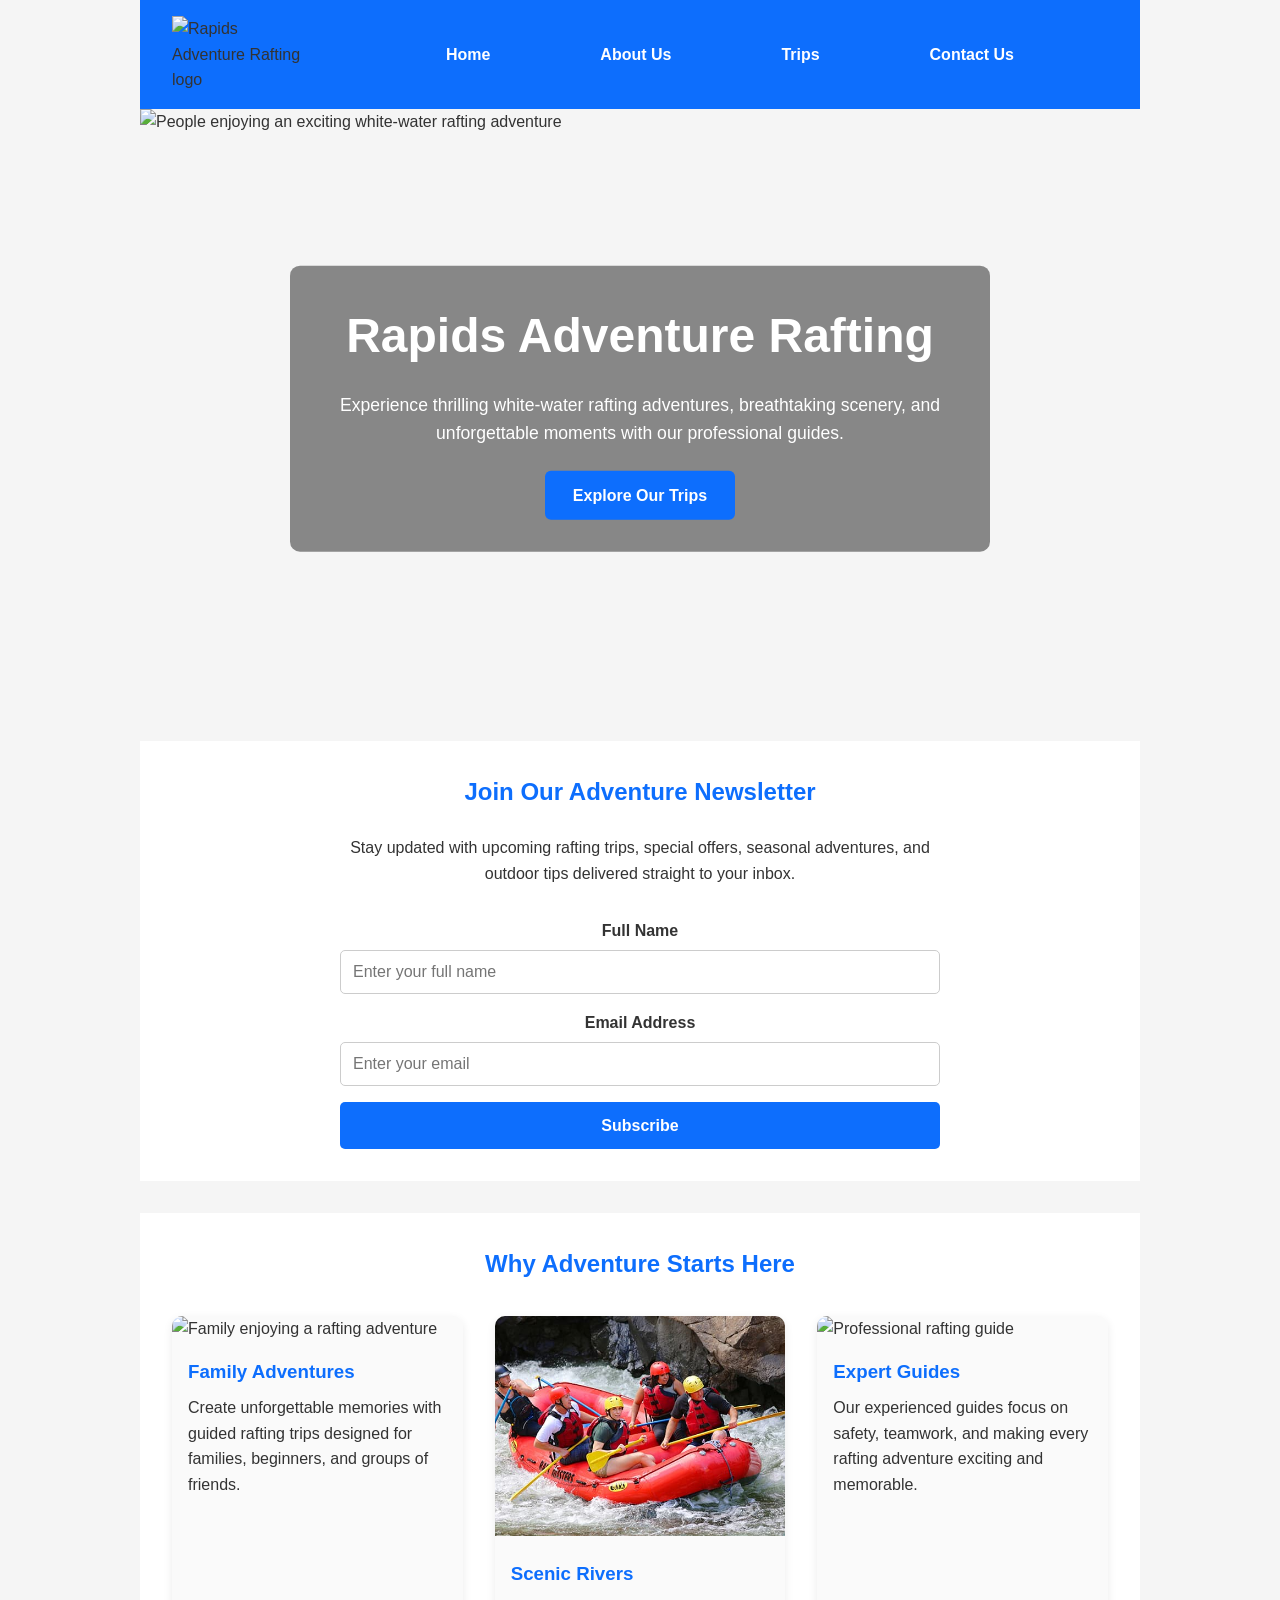
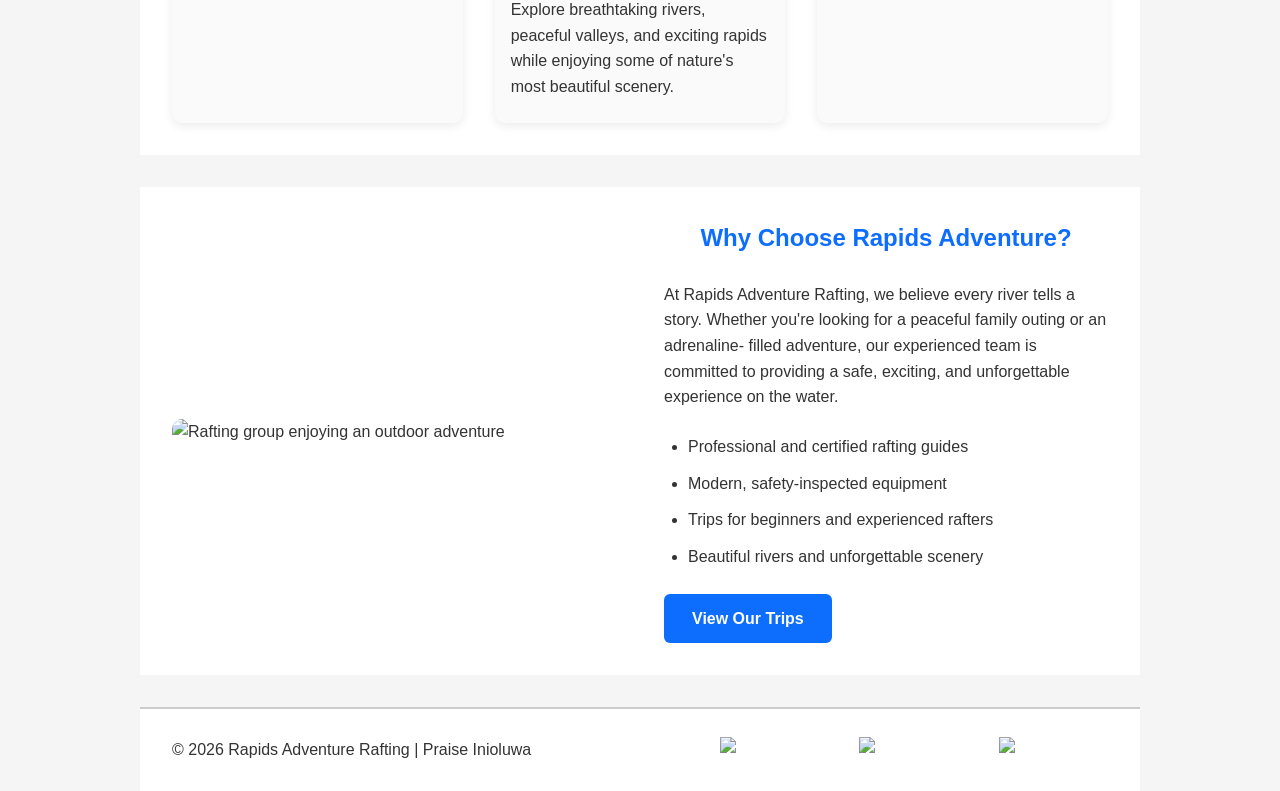
==== wwr/index.html @ a5132fe0 "feat: add contact us page with form, map and employee profiles - Create contact.html from about.html" ====
<!DOCTYPE html>
<html lang="en">

<head>
    <meta charset="UTF-8">
    <meta name="viewport" content="width=device-width, initial-scale=1.0">
    <meta name="description"
      content="Experience unforgettable white-water rafting adventures with Rapids Adventure Rafting. Explore our trips, sign up for our newsletter, and start your next adventure.">
    <meta name="author" content="Praise Inioluwa">

    <title>Home | Rapids Adventure Rafting</title>

    <link rel="stylesheet" href="styles/rafting.css">
</head>

<body>

    <header>
        <img src="images/logo.jpg" alt="Rapids Adventure Rafting logo">

        <nav>
            <a href="index.html">Home</a>
            <a href="about.html">About Us</a>
            <a href="trips.html">Trips</a>
            <a href="contact.html">Contact Us</a>
        </nav>
    </header>

    <main>

        <section class="home-hero">

            <img src="images/hero_exciting_rapids.png"
              alt="People enjoying an exciting white-water rafting adventure">

            <div class="home-hero-content">

                <h1>Rapids Adventure Rafting</h1>

                <p>
                    Experience thrilling white-water rafting adventures,
                    breathtaking scenery, and unforgettable moments with
                    our professional guides.
                </p>

                <a href="trips.html" class="btn">
                    Explore Our Trips
                </a>

            </div>

        </section>

        <section class="newsletter">

            <div class="newsletter-content">

                <h2>Join Our Adventure Newsletter</h2>

                <p>
                    Stay updated with upcoming rafting trips, special offers,
                    seasonal adventures, and outdoor tips delivered straight to
                    your inbox.
                </p>

                <form id="newsletterForm">

                    <div class="form-group">
                        <label for="name">Full Name</label>
                        <input type="text" id="name" name="name" placeholder="Enter your full name"
                          required>
                    </div>

                    <div class="form-group">
                        <label for="email">Email Address</label>
                        <input type="email" id="email" name="email" placeholder="Enter your email"
                          required>
                    </div>

                    <button type="submit">
                        Subscribe
                    </button>

                </form>

            </div>

        </section>

        <section class="features">

            <h2>Why Adventure Starts Here</h2>

            <div class="features-grid">

                <article class="feature-card">

                    <img src="images/hero_family_fun.jpg" alt="Family enjoying a rafting adventure">

                    <h3>Family Adventures</h3>

                    <p>
                        Create unforgettable memories with guided rafting trips
                        designed for families, beginners, and groups of friends.
                    </p>

                </article>

                <article class="feature-card">

                    <img src="images/history.jpg" alt="Beautiful river surrounded by nature">

                    <h3>Scenic Rivers</h3>

                    <p>
                        Explore breathtaking rivers, peaceful valleys, and exciting
                        rapids while enjoying some of nature's most beautiful scenery.
                    </p>

                </article>

                <article class="feature-card">

                    <img src="images/employee.png" alt="Professional rafting guide">

                    <h3>Expert Guides</h3>

                    <p>
                        Our experienced guides focus on safety, teamwork, and making
                        every rafting adventure exciting and memorable.
                    </p>

                </article>

            </div>

        </section>

        <section class="why-choose">

            <div class="why-choose-image">

                <img src="images/hero_outdoor_adventure.png"
                  alt="Rafting group enjoying an outdoor adventure">

            </div>

            <div class="why-choose-content">

                <h2>Why Choose Rapids Adventure?</h2>

                <p>
                    At Rapids Adventure Rafting, we believe every river tells a story.
                    Whether you're looking for a peaceful family outing or an adrenaline-
                    filled adventure, our experienced team is committed to providing a
                    safe, exciting, and unforgettable experience on the water.
                </p>

                <ul>
                    <li>Professional and certified rafting guides</li>
                    <li>Modern, safety-inspected equipment</li>
                    <li>Trips for beginners and experienced rafters</li>
                    <li>Beautiful rivers and unforgettable scenery</li>
                </ul>

                <a href="trips.html" class="btn">
                    View Our Trips
                </a>

            </div>

        </section>

    </main>

    <footer>
        <p>&copy; 2026 Rapids Adventure Rafting | Praise Inioluwa</p>

        <nav class="socialmedia">
            <a href="https://facebook.com" target="_blank" rel="noopener noreferrer">
                <img src="images/facebook.png" alt="Facebook">
            </a>

            <a href="https://instagram.com" target="_blank" rel="noopener noreferrer">
                <img src="images/instagram.png" alt="Instagram">
            </a>

            <a href="https://x.com" target="_blank" rel="noopener noreferrer">
                <img src="images/twitter.png" alt="X (Twitter)">
            </a>
        </nav>
    </footer>

    <div id="newsletterOverlay" class="overlay hidden">

        <div class="overlay-box">

            <h2>✓ Subscription Successful</h2>

            <p>
                Thanks for subscribing to the
                Rapids Adventure Rafting newsletter.
            </p>

        </div>

    </div>

    <script src="scripts/newsletter.js"></script>

</body>

</html>
---- wwr/styles/rafting.css ----
/* ==========================================
   GLOBAL STYLES
========================================== */

:root {
    --primary-color: #0d6efd;
    --secondary-color: #f5f5f5;
    --text-color: #333333;
    --white: #ffffff;
    --border-color: #cccccc;
    --overlay-dark: rgba(0, 0, 0, 0.55);
    --overlay-light: rgba(255, 255, 255, 0.88);
}

*,
*::before,
*::after {
    margin: 0;
    padding: 0;
    box-sizing: border-box;
}

body {
    font-family: Arial, Helvetica, sans-serif;
    color: var(--text-color);
    background-color: var(--secondary-color);
    line-height: 1.6;
}

header,
main,
footer {
    width: 100%;
    max-width: 1000px;
    margin: 0 auto;
}

header {
    display: grid;
    grid-template-columns: 180px 1fr;
    align-items: center;
    padding: 1rem 2rem;
    background-color: var(--primary-color);
}

header img {
    width: 130px;
}

nav {
    display: flex;
    justify-content: space-evenly;
    align-items: center;
}

nav a {
    color: var(--white);
    text-decoration: none;
    font-weight: bold;
    padding: .75rem 1rem;
}

nav a:hover {
    background-color: rgba(255, 255, 255, .2);
    border-radius: 5px;
}

/* ==========================================
   ABOUT PAGE
========================================== */

.about-hero {
    position: relative;
    margin-bottom: 2rem;
}

.about-hero > img {
    display: block;
    width: 100%;
    height: auto;
}

.about-hero h1 {
    position: absolute;
    top: 25px;
    left: 0;
    right: 0;

    text-align: center;
    color: var(--white);
    background-color: var(--overlay-dark);

    padding: 1rem;
    font-size: 2.2rem;
}

.about-hero .hero-message {
    position: absolute;
    bottom: 25px;
    left: 30px;
    right: 30px;
    background-color: var(--overlay-light);
    padding: 1rem;
}

.about-hero .hero-message img {
    float: right;
    width: 170px;
    margin-left: 1rem;
}

.about-history,
.about-adventures {
    padding: 2rem;
    background-color: var(--white);
    margin-bottom: 2rem;
}

.about-history h2,
.about-adventures h2,
.newsletter h2,
.features h2,
.why-choose h2,
.employee-section h2 {
    text-align: center;
    color: var(--primary-color);
    margin-bottom: 1.5rem;
}

.about-history-content {
    display: grid;
    grid-template-columns: 1fr auto 1fr;
    align-items: center;
    gap: 1.5rem;
}

.about-history-content img {
    width: 220px;
    border-radius: 8px;
}

.about-adventure-gallery {
    display: flex;
    justify-content: space-between;
    gap: 1rem;
}

.about-adventure-gallery figure {
    flex: 1;
    text-align: center;
}

.about-adventure-gallery img {
    width: 100%;
    height: 150px;
    object-fit: cover;
    border-radius: 8px;
}

figcaption {
    margin-top: .5rem;
    font-weight: bold;
}

footer {
    display: flex;
    justify-content: space-between;
    align-items: center;
    padding: 1rem 2rem;
    background-color: var(--white);
    border-top: 2px solid var(--border-color);
}

.socialmedia {
    display: flex;
    gap: 1rem;
}

.socialmedia a {
    text-decoration: none;
}

.socialmedia img {
    width: 35px;
    height: 35px;
}

/* ---------------- CONTACT PAGE ---------------- */
.contact-header {
    text-align: center;
}

.contact-header h1 {
    color: var(--primary-color);
    margin-bottom: 1rem;
    font-size: 2rem;
}

.contact-header address {
    font-style: normal;
    line-height: 1.8;
}

.contact-header address a {
    color: var(--primary-color);
    text-decoration: none;
}

.contact-content {
    display: grid;
    grid-template-columns: 1fr 1fr;
    gap: 2rem;
}

.map-container iframe {
    width: 100%;
    height: 400px;
    border: none;
    border-radius: 8px;
}

.form-group {
    display: flex;
    flex-direction: column;
    margin-bottom: 1rem;
}

.form-group label {
    font-weight: bold;
    margin-bottom: .4rem;
}

.form-group input,
.form-group textarea {
    padding: .75rem;
    border: 1px solid var(--border-color);
    border-radius: 5px;
    font-size: 1rem;
    font-family: inherit;
}

fieldset {
    margin: 1rem 0;
    padding: 1rem;
    border: 1px solid var(--border-color);
    border-radius: 5px;
}

fieldset legend {
    font-weight: bold;
    padding: 0 0.5rem;
    color: var(--primary-color);
}

.radio-group {
    display: flex;
    align-items: center;
    gap: .5rem;
    margin-bottom: .6rem;
}

.radio-group label {
    margin-bottom: 0;
    font-weight: normal;
}

.checkbox {
    display: flex;
    align-items: center;
    gap: 0.5rem;
    margin: 1rem 0;
}

.contact-header,
.contact-content,
.employee-section {
    padding: 2rem;
    background-color: var(--white);
    margin-bottom: 2rem;
}

button {
    background-color: var(--primary-color);
    color: var(--white);
    border: none;
    padding: .9rem 1.5rem;
    border-radius: 5px;
    cursor: pointer;
    font-size: 1rem;
    font-weight: bold;
    width: 100%;
}

button:hover {
    background-color: #0a58ca;
}

.employee-section {
    text-align: center;
}

.employee-section .employees {
    display: flex;
    justify-content: space-around;
    gap: 2rem;
    flex-wrap: wrap;
}

.employee-section figure {
    width: 220px;
}

.employee-section img {
    width: 100%;
    height: 220px;
    object-fit: cover;
    border-radius: 8px;
}

/* ==========================================
   HOME PAGE
========================================== */

/* Hero */

.home-hero {
    position: relative;
    margin-bottom: 2rem;
}

.home-hero img {
    width: 100%;
    height: 600px;
    object-fit: cover;
    display: block;
}

.home-hero-content {

    position: absolute;

    top: 50%;

    left: 50%;

    transform: translate(-50%, -50%);

    text-align: center;

    color: var(--white);

    background: rgba(0, 0, 0, .45);

    padding: 2rem;

    border-radius: 10px;

    max-width: 700px;

    width: 90%;

}

.home-hero-content h1 {

    font-size: 3rem;

    margin-bottom: 1rem;

}

.home-hero-content p {

    font-size: 1.1rem;

    margin-bottom: 1.5rem;

}

.btn {

    display: inline-block;

    background: var(--primary-color);

    color: white;

    padding: 12px 28px;

    text-decoration: none;

    border-radius: 6px;

    font-weight: bold;

    transition: .3s;

}

.btn:hover {

    opacity: .9;

}

/* Newsletter */

.newsletter {
    background: white;
    text-align: center;
    padding: 2rem;
    margin-bottom: 2rem;
}

.newsletter-content {

    max-width: 600px;

    margin: auto;

}

.newsletter form {

    margin-top: 2rem;

}

.newsletter button {

    width: 100%;

}

/* Features */

.features {
    padding: 2rem;
    background: var(--white);
    margin-bottom: 2rem;
}

.features h2 {

    margin-bottom: 2rem;

}

.features-grid {

    display: grid;

    grid-template-columns: repeat(3, 1fr);

    gap: 2rem;

}

.feature-card {

    background: #fafafa;

    border-radius: 10px;

    overflow: hidden;

    box-shadow: 0 3px 10px rgba(0, 0, 0, .08);

}

.feature-card img {

    width: 100%;

    height: 220px;

    object-fit: cover;

}

.feature-card h3 {

    padding: 1rem 1rem .5rem;

    color: var(--primary-color);

}

.feature-card p {

    padding: 0 1rem 1.5rem;

}

/* Why Choose */

.why-choose {
    display: grid;
    grid-template-columns: 1fr 1fr;
    gap: 3rem;
    align-items: center;

    padding: 2rem;
    background: var(--white);
    margin-bottom: 2rem;
}

.why-choose img {

    width: 100%;

    border-radius: 10px;

}

.why-choose ul {

    margin: 1.5rem 0;

    padding-left: 1.5rem;

}

.why-choose li {

    margin-bottom: .7rem;

}

/* ==========================================
   TRIPS PAGE
========================================== */

/* Hero */

.trips-hero {
    padding: 2rem;
    background-color: var(--white);
    margin-bottom: 2rem;
    text-align: center;
}

.trips-hero h1 {
    color: var(--primary-color);
    margin-bottom: 1rem;
}

.trips-hero p {
    max-width: 700px;
    margin: 0 auto;
}

/* Call To Action */

.trips-cta {
    padding: 2rem;
    background-color: var(--white);
    margin-bottom: 2rem;
    text-align: center;
}

.trips-cta h2 {
    color: var(--primary-color);
    margin-bottom: 1rem;
}

.trips-cta p {
    max-width: 700px;
    margin: 0 auto 1.5rem;
}

/* Trip Cards */

.trips-grid {
    display: grid;
    grid-template-columns: repeat(3, 1fr);
    gap: 2rem;
    padding: 2rem;
    background-color: var(--white);
    margin-bottom: 2rem;
}

.trips-grid h2 {
    grid-column: 1 / -1;
    text-align: center;
    color: var(--primary-color);
    margin-bottom: 0.5rem;
}

.trip-card {
    background: #fafafa;
    border-radius: 10px;
    overflow: hidden;
    box-shadow: 0 3px 10px rgba(0, 0, 0, .08);
}

.trip-card img {
    width: 100%;
    height: 220px;
    object-fit: cover;
}

.trip-content {
    padding: 1.5rem;
}

.trip-content h3 {
    color: var(--primary-color);
    margin-bottom: 1rem;
}

.trip-content p {
    margin-bottom: 1rem;
}

.trip-content ul {
    padding-left: 1.25rem;
}

.trip-content li {
    margin-bottom: .5rem;
}

/* Trips Table */

.trips-table-section {
    padding: 2rem;
    background-color: var(--white);
    margin-bottom: 2rem;
}

.trips-table-section h2 {
    text-align: center;
    color: var(--primary-color);
    margin-bottom: 2rem;
}

.trips-table {
    width: 100%;
    border-collapse: collapse;
}

.trips-table th,
.trips-table td {
    border: 1px solid var(--border-color);
    padding: .9rem;
    text-align: center;
}

.trips-table th {
    background-color: var(--primary-color);
    color: var(--white);
}

.trips-table tbody tr:nth-child(even) {
    background-color: #f8f9fa;
}

/* ==========================================
   SUCCESS OVERLAY
========================================== */

.overlay {

    position: fixed;

    inset: 0;

    background: rgba(0, 0, 0, .65);

    display: flex;

    justify-content: center;

    align-items: center;

    z-index: 9999;

}

.hidden {

    display: none;

}

.overlay-box {

    width: 90%;

    max-width: 550px;

    background: white;

    padding: 40px;

    border-radius: 12px;

    text-align: center;

    box-shadow: 0 10px 30px rgba(0, 0, 0, .3);

    animation: popup .35s ease;

}

.overlay-box h2 {

    color: #0d6efd;

    margin-bottom: 20px;

}

.overlay-box p {

    margin-bottom: 15px;

}

#countdown {

    font-weight: bold;

    color: #d9534f;

}

@keyframes popup {

    from {

        transform: scale(.8);

        opacity: 0;

    }

    to {

        transform: scale(1);

        opacity: 1;

    }

}

/* Responsive */

@media(max-width:768px) {

    header {

        grid-template-columns: 1fr;

        text-align: center;

        gap: 1rem;

    }

    nav {

        flex-wrap: wrap;

        gap: .5rem;

    }

    .home-hero-content h1 {

        font-size: 2rem;

    }

    .features-grid {

        grid-template-columns: 1fr;

    }

    .why-choose {

        grid-template-columns: 1fr;

    }

    .contact-content {

        grid-template-columns: 1fr;

    }

    .trips-grid {
        grid-template-columns: 1fr;
    }

    .trips-table {
        font-size: .9rem;
    }

}
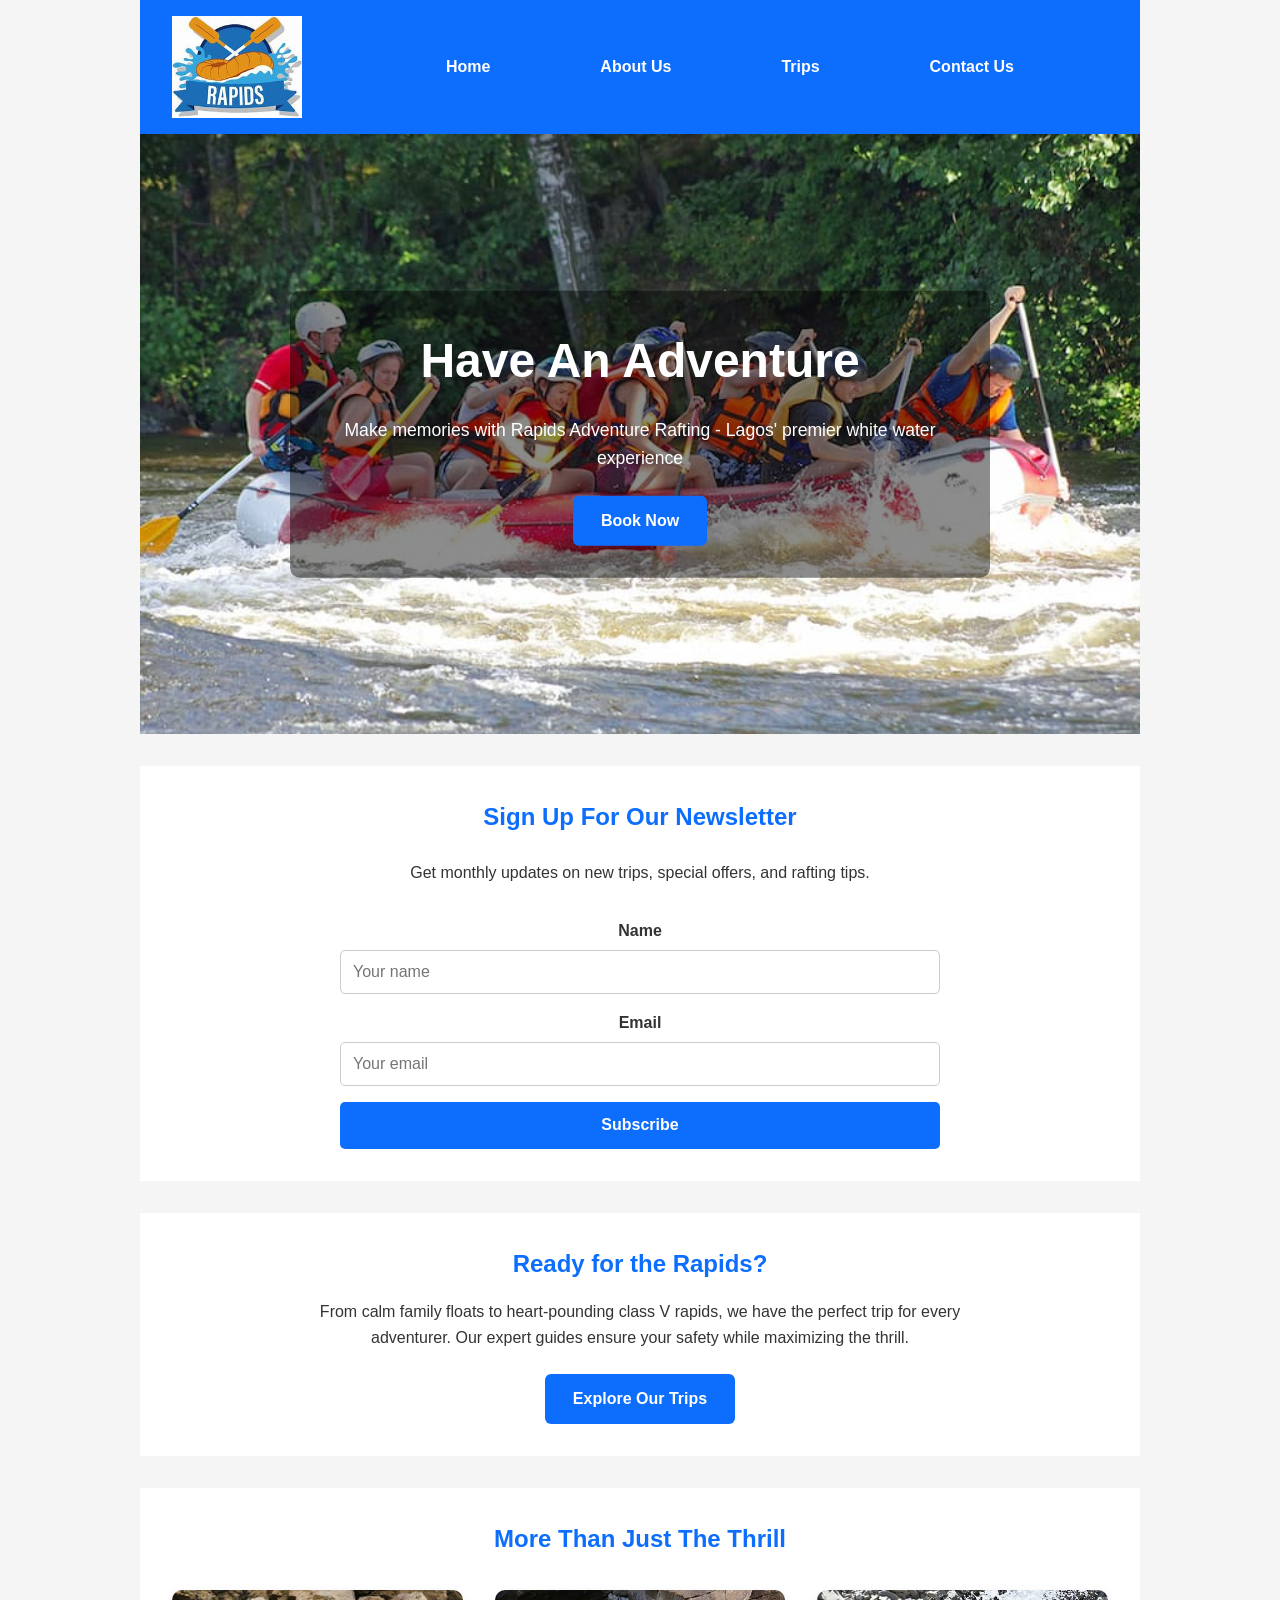
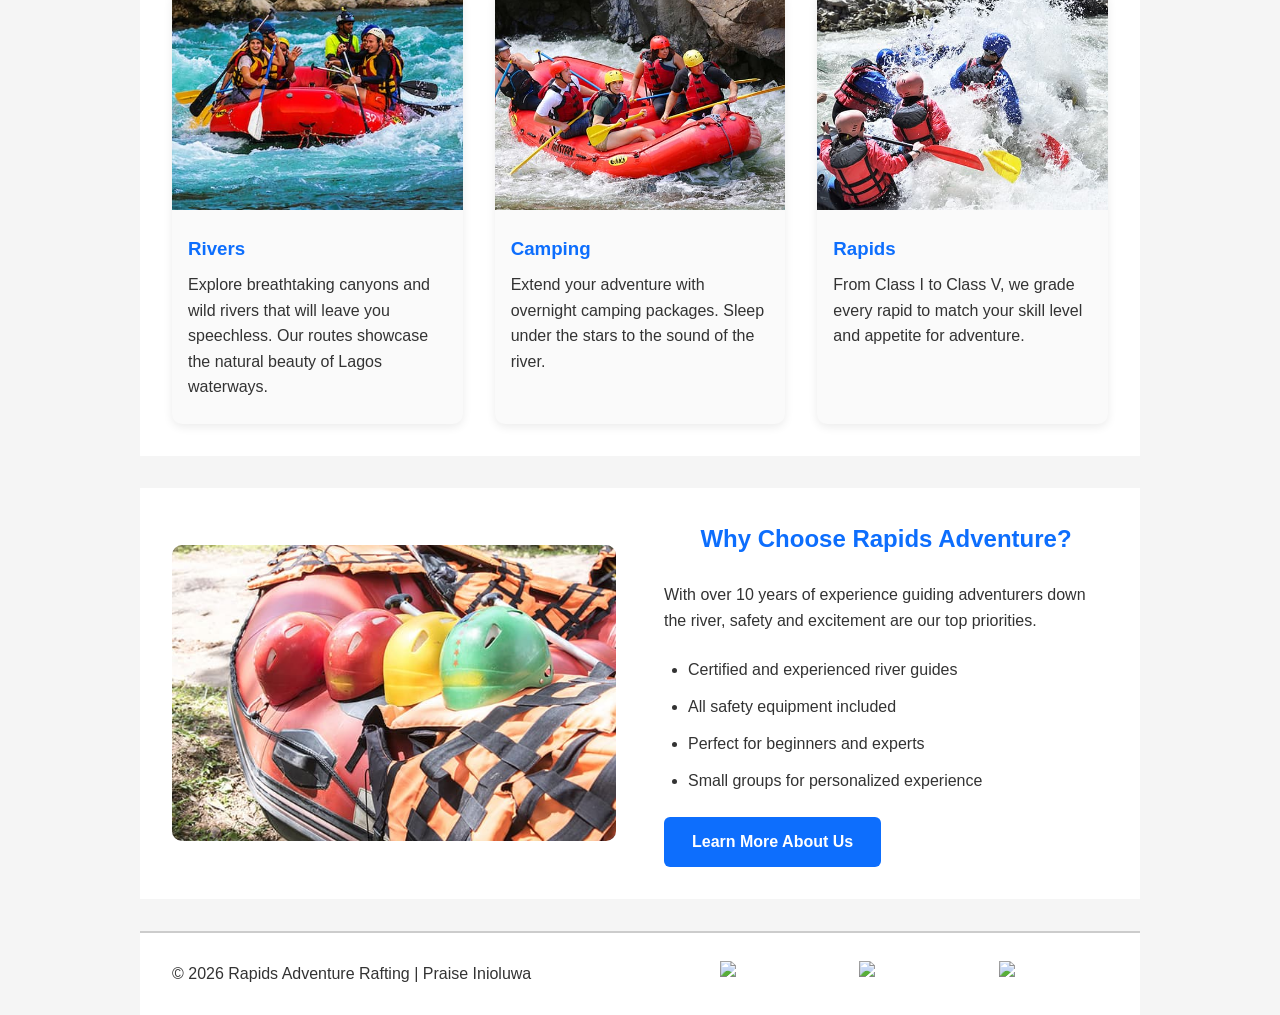
==== commit df8c6fa9: "finish week 6 assignment" ====
--- a/wwr/index.html
+++ b/wwr/index.html
@@ -5,19 +5,15 @@
     <meta charset="UTF-8">
     <meta name="viewport" content="width=device-width, initial-scale=1.0">
     <meta name="description"
-      content="Experience unforgettable white-water rafting adventures with Rapids Adventure Rafting. Explore our trips, sign up for our newsletter, and start your next adventure.">
+      content="Welcome to Rapids Adventure Rafting - Experience thrilling white water rafting adventures in Lagos. Book your unforgettable river journey today.">
     <meta name="author" content="Praise Inioluwa">
-
-    <title>Home | Rapids Adventure Rafting</title>
-
+    <title>Home | Rapids Adventure Rafting - White Water Adventures</title>
     <link rel="stylesheet" href="styles/rafting.css">
 </head>
 
 <body>
-
     <header>
-        <img src="images/logo.jpg" alt="Rapids Adventure Rafting logo">
-
+        <img src="images/logo.jpeg" alt="Rapids Adventure Rafting logo">
         <nav>
             <a href="index.html">Home</a>
             <a href="about.html">About Us</a>
@@ -27,187 +23,100 @@
     </header>
 
     <main>
-
+        <!-- HERO - required: large full-width image + absolute heading -->
         <section class="home-hero">
-
-            <img src="images/hero_exciting_rapids.png"
-              alt="People enjoying an exciting white-water rafting adventure">
-
+            <img src="images/hero-rafting.jpg" alt="Rafting adventure on white water river">
             <div class="home-hero-content">
-
-                <h1>Rapids Adventure Rafting</h1>
-
-                <p>
-                    Experience thrilling white-water rafting adventures,
-                    breathtaking scenery, and unforgettable moments with
-                    our professional guides.
-                </p>
-
-                <a href="trips.html" class="btn">
-                    Explore Our Trips
-                </a>
-
+                <h1>Have An Adventure</h1>
+                <p>Make memories with Rapids Adventure Rafting - Lagos' premier white water
+                    experience</p>
+                <a href="trips.html" class="btn">Book Now</a>
             </div>
-
         </section>
 
+        <!-- NEWSLETTER - required: name and email -->
         <section class="newsletter">
-
             <div class="newsletter-content">
-
-                <h2>Join Our Adventure Newsletter</h2>
-
-                <p>
-                    Stay updated with upcoming rafting trips, special offers,
-                    seasonal adventures, and outdoor tips delivered straight to
-                    your inbox.
-                </p>
-
-                <form id="newsletterForm">
-
+                <h2>Sign Up For Our Newsletter</h2>
+                <p>Get monthly updates on new trips, special offers, and rafting tips.</p>
+                <form>
                     <div class="form-group">
-                        <label for="name">Full Name</label>
-                        <input type="text" id="name" name="name" placeholder="Enter your full name"
+                        <label for="news-name">Name</label>
+                        <input type="text" id="news-name" name="name" placeholder="Your name"
                           required>
                     </div>
-
                     <div class="form-group">
-                        <label for="email">Email Address</label>
-                        <input type="email" id="email" name="email" placeholder="Enter your email"
+                        <label for="news-email">Email</label>
+                        <input type="email" id="news-email" name="email" placeholder="Your email"
                           required>
                     </div>
-
-                    <button type="submit">
-                        Subscribe
-                    </button>
-
+                    <button type="submit">Subscribe</button>
                 </form>
-
             </div>
-
         </section>
 
+        <!-- CTA TO TRIPS - required -->
+        <section class="trips-cta">
+            <h2>Ready for the Rapids?</h2>
+            <p>From calm family floats to heart-pounding class V rapids, we have the perfect trip
+                for every adventurer. Our expert guides ensure your safety while maximizing the
+                thrill.</p>
+            <a href="trips.html" class="btn">Explore Our Trips</a>
+        </section>
+
+        <!-- GRID LAYOUT - required: at least 2 images + content, not single column -->
         <section class="features">
-
-            <h2>Why Adventure Starts Here</h2>
-
+            <h2>More Than Just The Thrill</h2>
             <div class="features-grid">
-
-                <article class="feature-card">
-
-                    <img src="images/hero_family_fun.jpg" alt="Family enjoying a rafting adventure">
-
-                    <h3>Family Adventures</h3>
-
-                    <p>
-                        Create unforgettable memories with guided rafting trips
-                        designed for families, beginners, and groups of friends.
-                    </p>
-
-                </article>
-
-                <article class="feature-card">
-
-                    <img src="images/history.jpg" alt="Beautiful river surrounded by nature">
-
-                    <h3>Scenic Rivers</h3>
-
-                    <p>
-                        Explore breathtaking rivers, peaceful valleys, and exciting
-                        rapids while enjoying some of nature's most beautiful scenery.
-                    </p>
-
-                </article>
-
-                <article class="feature-card">
-
-                    <img src="images/employee.png" alt="Professional rafting guide">
-
-                    <h3>Expert Guides</h3>
-
-                    <p>
-                        Our experienced guides focus on safety, teamwork, and making
-                        every rafting adventure exciting and memorable.
-                    </p>
-
-                </article>
-
+                <div class="feature-card">
+                    <img src="images/happy-client.jpg" alt="Rafting through canyon">
+                    <h3>Rivers</h3>
+                    <p>Explore breathtaking canyons and wild rivers that will leave you speechless.
+                        Our routes showcase the natural beauty of Lagos waterways.</p>
+                </div>
+                <div class="feature-card">
+                    <img src="images/history.jpg" alt="Family camping by river">
+                    <h3>Camping</h3>
+                    <p>Extend your adventure with overnight camping packages. Sleep under the stars
+                        to the sound of the river.</p>
+                </div>
+                <div class="feature-card">
+                    <img src="images/rapid-run.jpg" alt="Rafting rapids close up">
+                    <h3>Rapids</h3>
+                    <p>From Class I to Class V, we grade every rapid to match your skill level and
+                        appetite for adventure.</p>
+                </div>
             </div>
-
         </section>
 
         <section class="why-choose">
-
-            <div class="why-choose-image">
-
-                <img src="images/hero_outdoor_adventure.png"
-                  alt="Rafting group enjoying an outdoor adventure">
-
+            <img src="images/wild-water.jpg" alt="Happy rafters after trip">
+            <div>
+                <h2>Why Choose Rapids Adventure?</h2>
+                <p>With over 10 years of experience guiding adventurers down the river, safety and
+                    excitement are our top priorities.</p>
+                <ul>
+                    <li>Certified and experienced river guides</li>
+                    <li>All safety equipment included</li>
+                    <li>Perfect for beginners and experts</li>
+                    <li>Small groups for personalized experience</li>
+                </ul>
+                <a href="about.html" class="btn">Learn More About Us</a>
             </div>
-
-            <div class="why-choose-content">
-
-                <h2>Why Choose Rapids Adventure?</h2>
-
-                <p>
-                    At Rapids Adventure Rafting, we believe every river tells a story.
-                    Whether you're looking for a peaceful family outing or an adrenaline-
-                    filled adventure, our experienced team is committed to providing a
-                    safe, exciting, and unforgettable experience on the water.
-                </p>
-
-                <ul>
-                    <li>Professional and certified rafting guides</li>
-                    <li>Modern, safety-inspected equipment</li>
-                    <li>Trips for beginners and experienced rafters</li>
-                    <li>Beautiful rivers and unforgettable scenery</li>
-                </ul>
-
-                <a href="trips.html" class="btn">
-                    View Our Trips
-                </a>
-
-            </div>
-
         </section>
-
     </main>
 
     <footer>
         <p>&copy; 2026 Rapids Adventure Rafting | Praise Inioluwa</p>
-
         <nav class="socialmedia">
-            <a href="https://facebook.com" target="_blank" rel="noopener noreferrer">
-                <img src="images/facebook.png" alt="Facebook">
-            </a>
-
-            <a href="https://instagram.com" target="_blank" rel="noopener noreferrer">
-                <img src="images/instagram.png" alt="Instagram">
-            </a>
-
-            <a href="https://x.com" target="_blank" rel="noopener noreferrer">
-                <img src="images/twitter.png" alt="X (Twitter)">
-            </a>
+            <a href="https://facebook.com" target="_blank" rel="noopener noreferrer"><img
+                  src="images/facebook.png" alt="Facebook"></a>
+            <a href="https://instagram.com" target="_blank" rel="noopener noreferrer"><img
+                  src="images/instagram.png" alt="Instagram"></a>
+            <a href="https://x.com" target="_blank" rel="noopener noreferrer"><img
+                  src="images/twitter.png" alt="X (Twitter)"></a>
         </nav>
     </footer>
-
-    <div id="newsletterOverlay" class="overlay hidden">
-
-        <div class="overlay-box">
-
-            <h2>✓ Subscription Successful</h2>
-
-            <p>
-                Thanks for subscribing to the
-                Rapids Adventure Rafting newsletter.
-            </p>
-
-        </div>
-
-    </div>
-
-    <script src="scripts/newsletter.js"></script>
-
 </body>
 
 </html>
--- a/wwr/styles/rafting.css
+++ b/wwr/styles/rafting.css
@@ -722,7 +722,7 @@
 
     font-weight: bold;
 
-    color: #d9534f;
+    color: #a71d18;
 
 }
 
